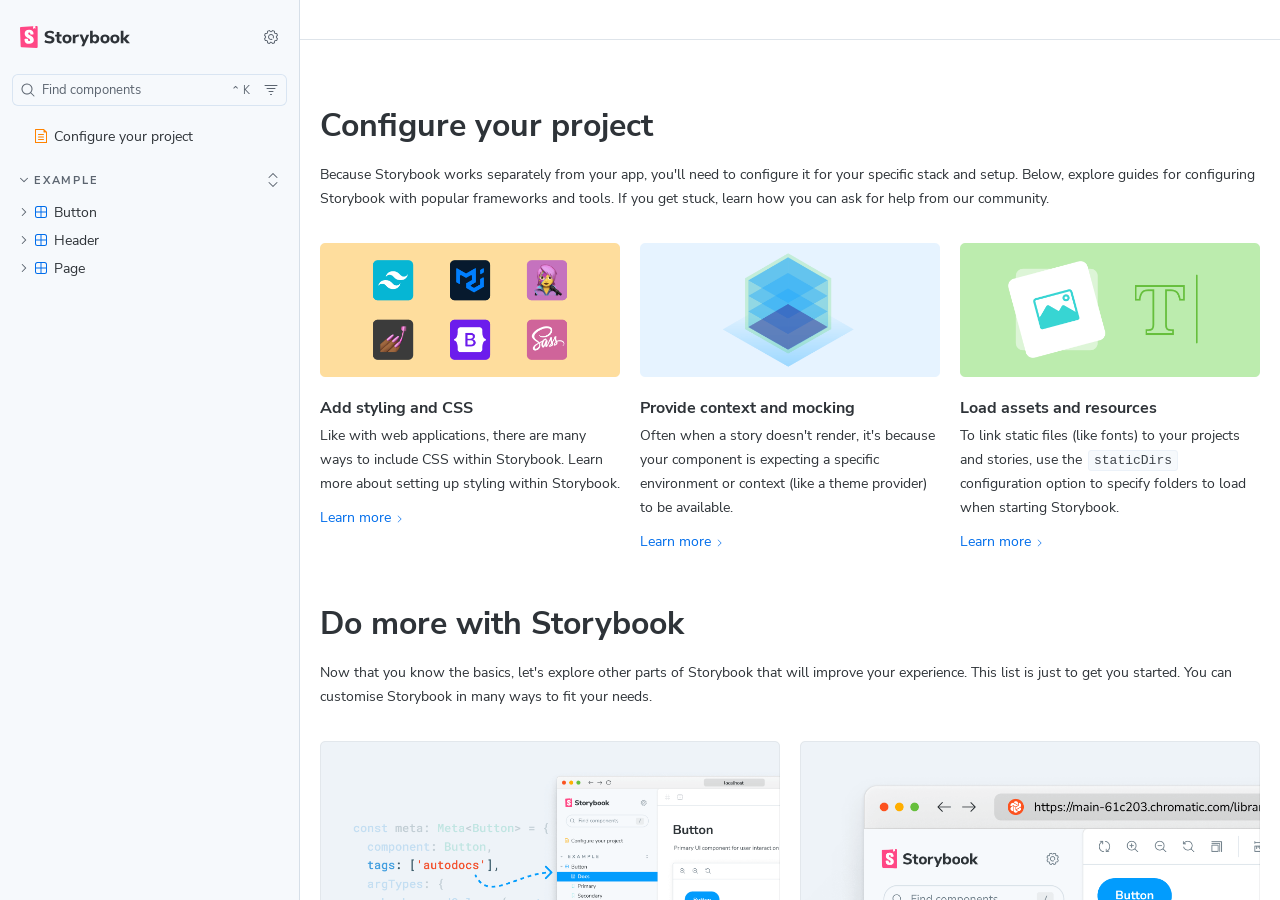
==== index.html @ eaa9f4f1 "Add files via upload init" ====
<!DOCTYPE html>
<html lang="en">
  <head>
    <meta charset="utf-8" />

    <title>storybook - Storybook</title>
    <meta name="viewport" content="width=device-width, initial-scale=1" />

    
    <link rel="icon" type="image/svg+xml" href="./favicon.svg" />
    
    <style>
      @font-face {
        font-family: 'Nunito Sans';
        font-style: normal;
        font-weight: 400;
        font-display: swap;
        src: url('./sb-common-assets/nunito-sans-regular.woff2') format('woff2');
      }

      @font-face {
        font-family: 'Nunito Sans';
        font-style: italic;
        font-weight: 400;
        font-display: swap;
        src: url('./sb-common-assets/nunito-sans-italic.woff2') format('woff2');
      }

      @font-face {
        font-family: 'Nunito Sans';
        font-style: normal;
        font-weight: 700;
        font-display: swap;
        src: url('./sb-common-assets/nunito-sans-bold.woff2') format('woff2');
      }

      @font-face {
        font-family: 'Nunito Sans';
        font-style: italic;
        font-weight: 700;
        font-display: swap;
        src: url('./sb-common-assets/nunito-sans-bold-italic.woff2') format('woff2');
      }
    </style>

    <link href="./sb-manager/runtime.js" rel="modulepreload" />

    
    <link href="./sb-addons/storybook-core-server-presets-0/common-manager-bundle.js" rel="modulepreload" />
    
    <link href="./sb-addons/chromatic-com-storybook-1/manager-bundle.js" rel="modulepreload" />
    
    <link href="./sb-addons/vitest-2/manager-bundle.js" rel="modulepreload" />
    
    <link href="./sb-addons/a11y-3/manager-bundle.js" rel="modulepreload" />
    
    <link href="./sb-addons/docs-4/manager-bundle.js" rel="modulepreload" />
    
    <link href="./sb-addons/onboarding-5/manager-bundle.js" rel="modulepreload" />
       

    <style>
      #storybook-root[hidden] {
        display: none !important;
      }
    </style>

    
  </head>
  <body>
    <div id="root"></div>

    
    <script>
      
        
          window['FEATURES'] = {
  "argTypeTargetsV7": true,
  "legacyDecoratorFileOrder": false,
  "disallowImplicitActionsInRenderV8": true,
  "viewport": true,
  "highlight": true,
  "controls": true,
  "interactions": true,
  "actions": true,
  "backgrounds": true,
  "outline": true,
  "measure": true
};
        
      
        
          window['REFS'] = {};
        
      
        
          window['LOGLEVEL'] = "info";
        
      
        
          window['DOCS_OPTIONS'] = {
  "defaultName": "Docs"
};
        
      
        
          window['CONFIG_TYPE'] = "PRODUCTION";
        
      
        
      
        
      
        
          window['TAGS_OPTIONS'] = {};
        
      
        
          window['STORYBOOK_BUILDER'] = "vite";
        
      
        
          window['STORYBOOK_FRAMEWORK'] = "vue3-vite";
        
      
        
          window['STORYBOOK_RENDERER'] = "vue3";
        
      
        
      
    </script>
    

    <script type="module">
      import './sb-manager/globals-runtime.js';

      
        import './sb-addons/storybook-core-server-presets-0/common-manager-bundle.js';
      
        import './sb-addons/chromatic-com-storybook-1/manager-bundle.js';
      
        import './sb-addons/vitest-2/manager-bundle.js';
      
        import './sb-addons/a11y-3/manager-bundle.js';
      
        import './sb-addons/docs-4/manager-bundle.js';
      
        import './sb-addons/onboarding-5/manager-bundle.js';
      

      import './sb-manager/runtime.js';
    </script>
  </body>
</html>
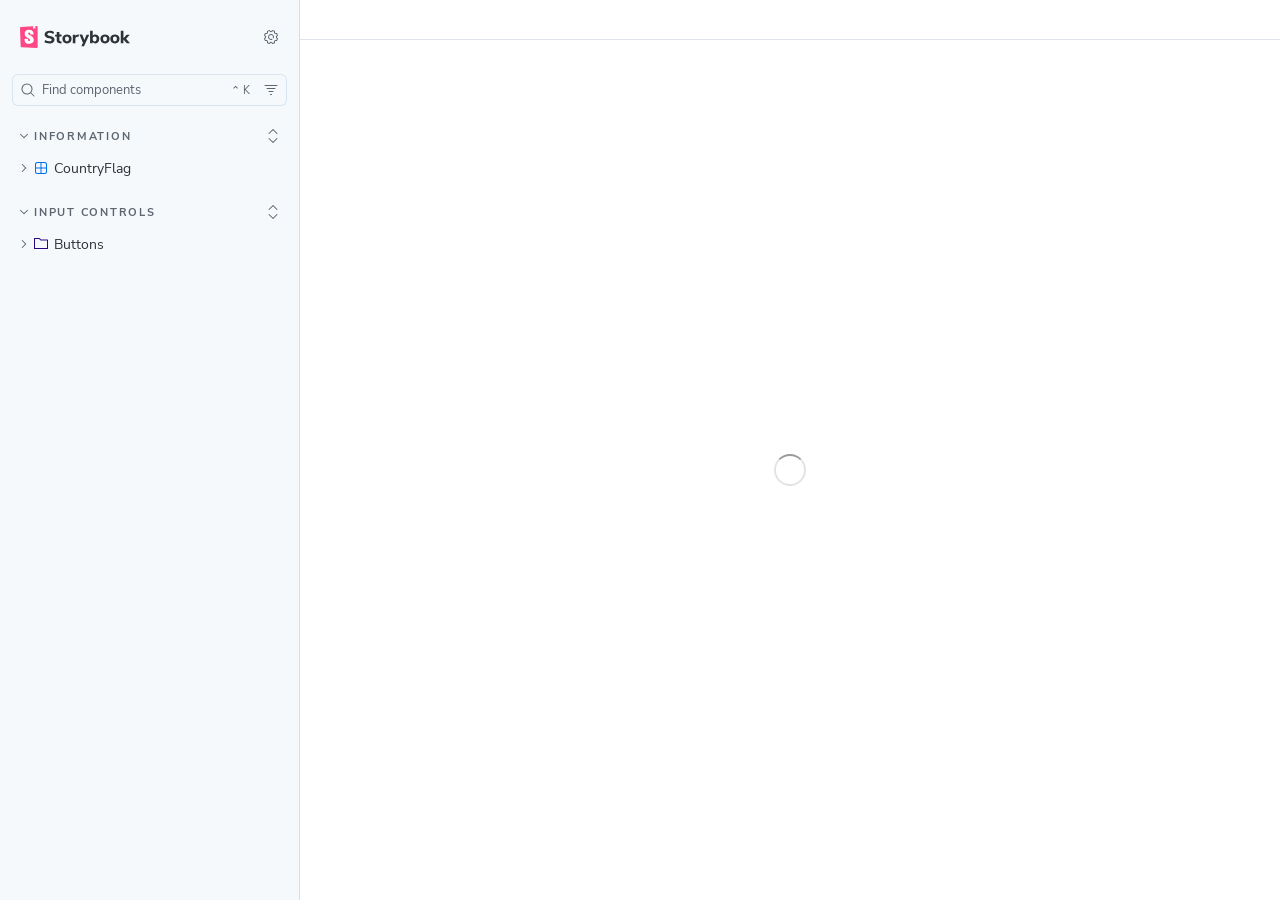
==== commit 2c7ceca9: "testing  gametemplate storybook build" ====
--- a/index.html
+++ b/index.html
@@ -57,7 +57,8 @@
     <link href="./sb-addons/docs-4/manager-bundle.js" rel="modulepreload" />
     
     <link href="./sb-addons/onboarding-5/manager-bundle.js" rel="modulepreload" />
-       
+      
+<script>window.__CHROMATIC_STORYBOOK_ID__ = "27157d1020fa496a5161f5363aa95a7304d2fa7624a0a8a277e5bda87c788910";</script> 
 
     <style>
       #storybook-root[hidden] {
@@ -75,17 +76,20 @@
       
         
           window['FEATURES'] = {
+  "actions": true,
   "argTypeTargetsV7": true,
+  "backgrounds": true,
+  "changeDetection": true,
+  "componentsManifest": false,
+  "controls": true,
+  "disallowImplicitActionsInRenderV8": true,
+  "highlight": true,
+  "interactions": true,
   "legacyDecoratorFileOrder": false,
-  "disallowImplicitActionsInRenderV8": true,
-  "viewport": true,
-  "highlight": true,
-  "controls": true,
-  "interactions": true,
-  "actions": true,
-  "backgrounds": true,
+  "measure": true,
   "outline": true,
-  "measure": true
+  "sidebarOnboardingChecklist": true,
+  "viewport": true
 };
         
       
